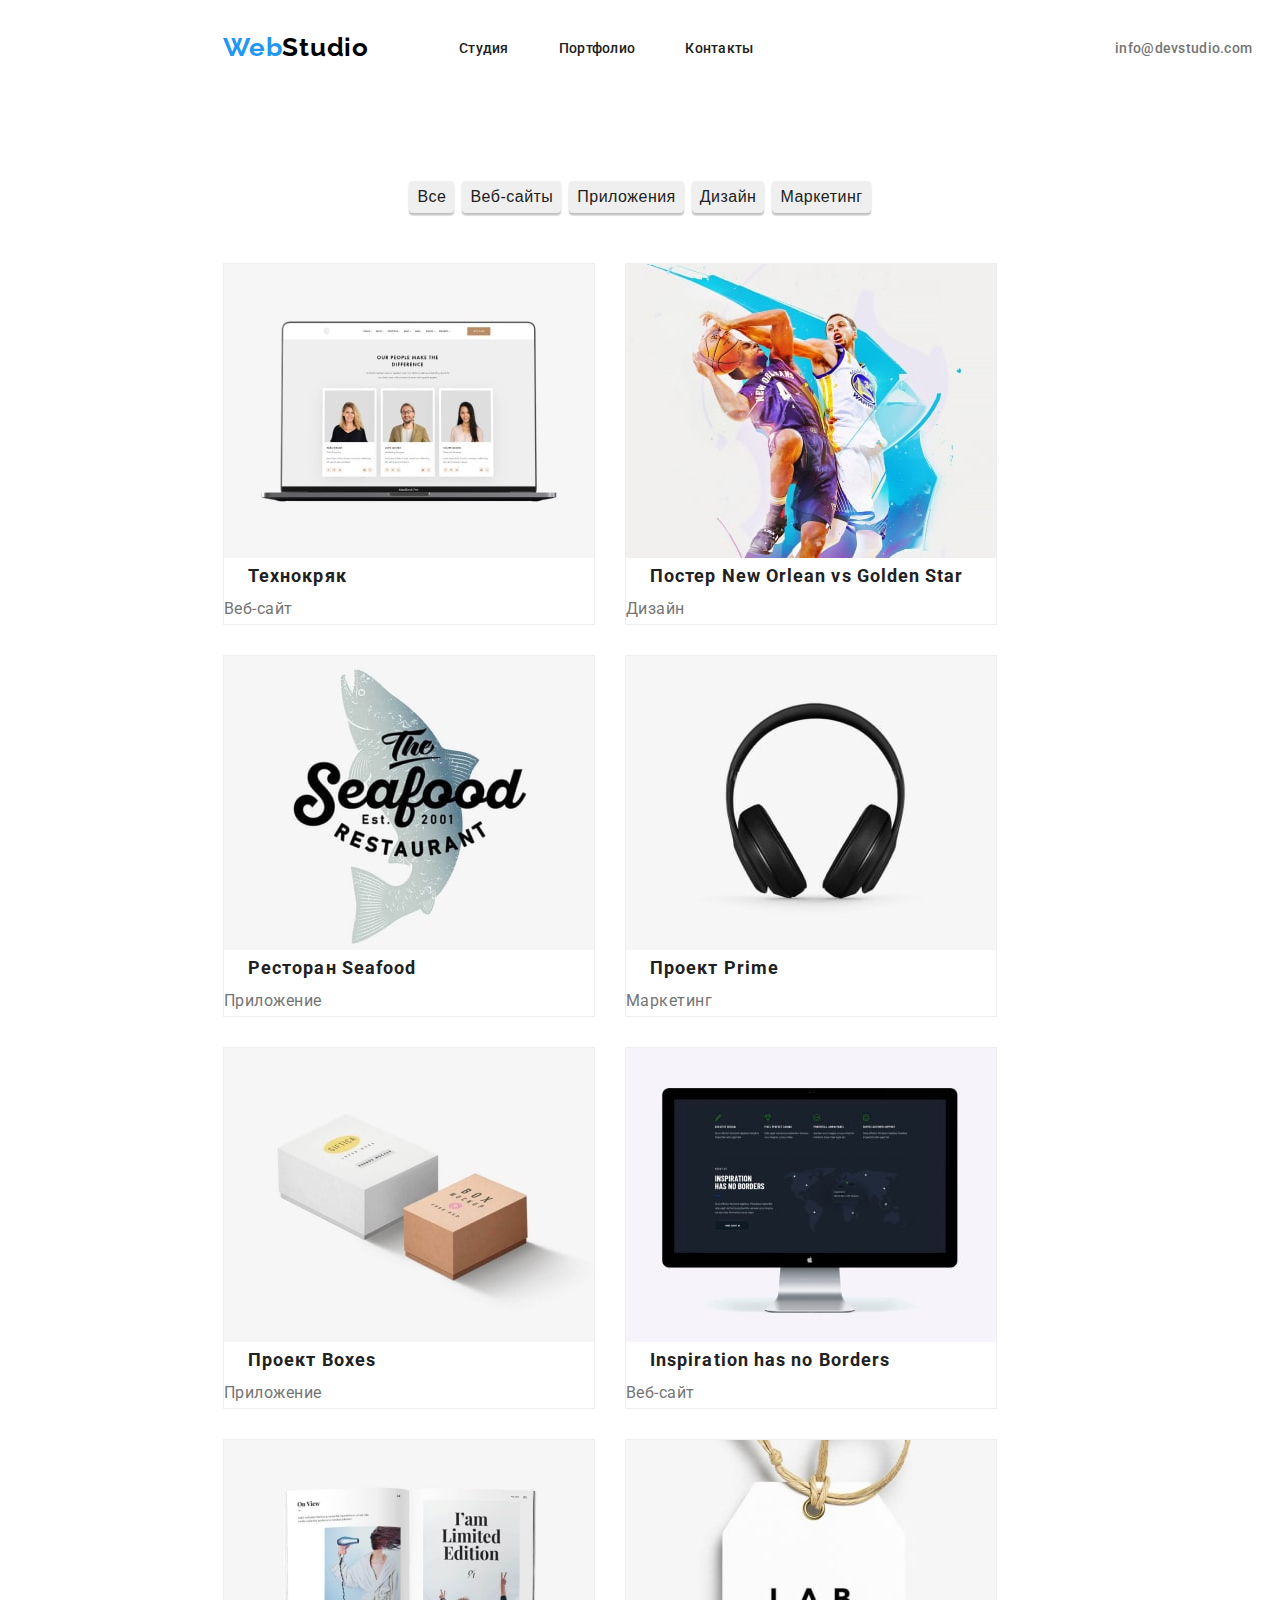
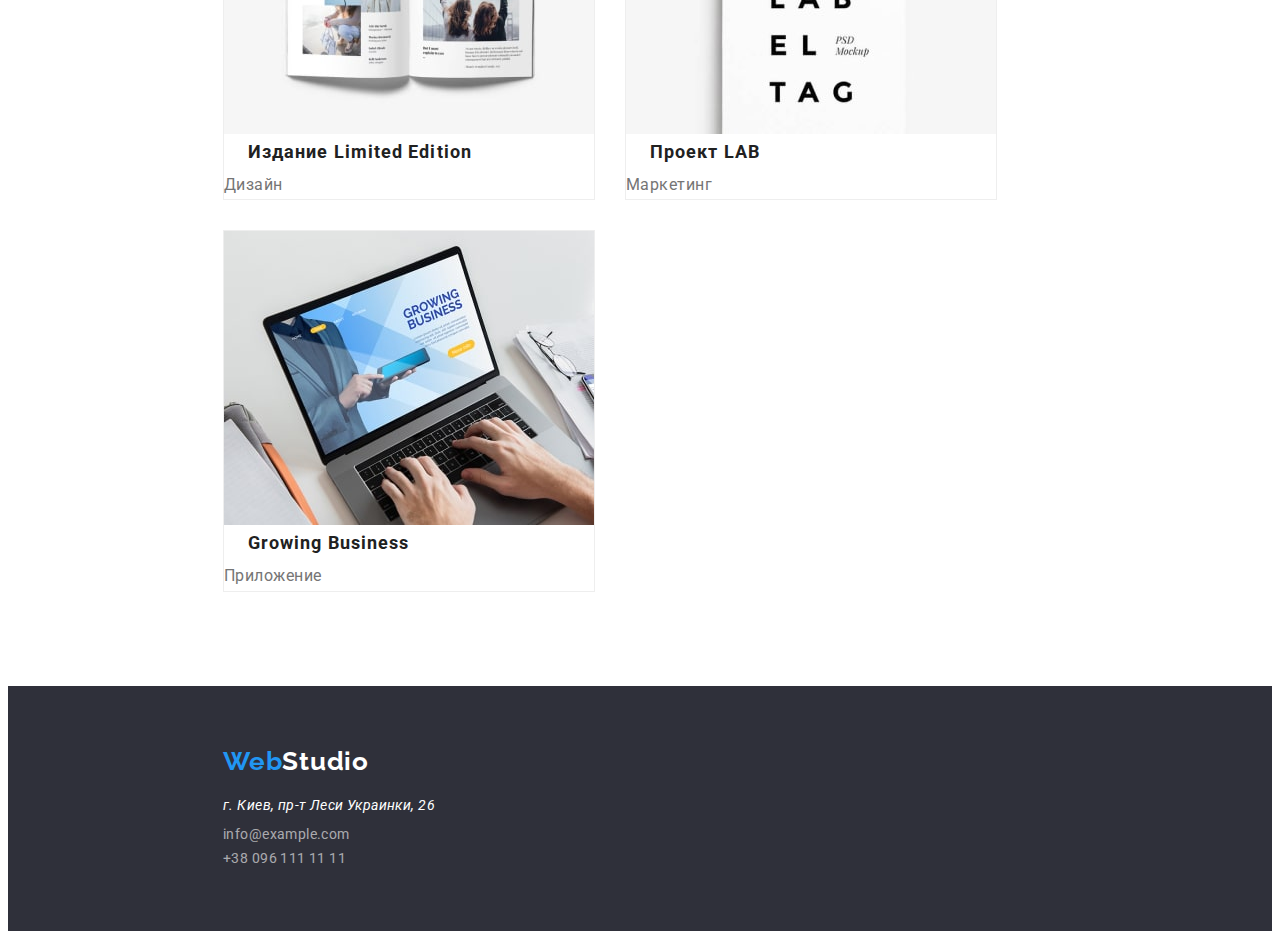
==== Портфолио.html @ 148be8d8 "homework3" ====
<!DOCTYPE html>
<html lang="ru">
  <head>
    <meta charset="UTF-8" />
    <meta http-equiv="X-UA-Compatible" content="IE=edge" />
    <meta name="viewport" content="width=device-width, initial-scale=1.0" />
    <title>Портфолио</title>
    <link rel="preconnect" href="https://fonts.googleapis.com" />
    <link rel="preconnect" href="https://fonts.gstatic.com" crossorigin />
    <link
      href="https://fonts.googleapis.com/css2?family=Raleway:wght@700&family=Roboto:wght@400;500;700;900&display=swap"
      rel="stylesheet"
    />
    <link
      href="https://fonts.googleapis.com/css2?family=Raleway:wght@700&family=Roboto:wght@400;500;700;900&display=swap"
      rel="stylesheet"
    />
    <link rel="stylesheet" href="./css/style.css" />
  </head>
  <body>
    <header class="header">
      <div class="container header-container secondary-section">
        <nav class="header-navigation">
          <a class="header-link-logo link" href="/">
            <span class="logo-header">Web</span>Studio
          </a>

          <ul class="header-list list">
            <li class="header-item">
              <a class="header-link link" href="/">Студия</a>
            </li>
            <li class="header-item">
              <a class="header-link link" href="./Портфолио.html">Портфолио</a>
            </li>
            <li class="header-item">
              <a class="header-link link" href="#">Контакты</a>
            </li>
          </ul>
        </nav>
        <div class="header-connect">
          <ul class="header-contacts list">
            <li class="header-contacts-connect">
              <a
                class="header-contacts-mail link"
                href="mailto:info@devstudio.com"
                >info@devstudio.com</a
              >
            </li>
            <li class="header-contacts-connect">
              <a class="header-contacts-tell link" href="tell:+380961111111"
                >+38 096 111 11 11</a
              >
            </li>
          </ul>
        </div>
      </div>
    </header>
    <main>
      <section class="portfolio">
        <div class="section main-section secondary-section">
          <h1 class="visually-hidden">Скрытый заголовок</h1>
          <ul class="portfolio-filter list">
            <li class="portfolio-filter-item">
              <button class="portfolio-filter-item-button" type="button">
                Все
              </button>
            </li>
            <li class="portfolio-filter-item">
              <button class="portfolio-filter-item-button" type="button">
                Веб-сайты
              </button>
            </li>
            <li class="portfolio-filter-item">
              <button class="portfolio-filter-item-button" type="button">
                Приложения
              </button>
            </li>
            <li class="portfolio-filter-item">
              <button class="portfolio-filter-item-button" type="button">
                Дизайн
              </button>
            </li>
            <li class="portfolio-filter-item">
              <button class="portfolio-filter-item-button" type="button">
                Маркетинг
              </button>
            </li>
          </ul>

          <ul class="portfolio-list list link">
            <li class="portfolio-list-item">
              <a class="portfolio-link link" href="">
                <img
                  src="./images-hw2/img-min.jpg "
                  alt="женщина, мужчина и женщина на экране ноутбука "
                />
                <h2 class="portfolio-head">Технокряк</h2>
                <p class="portfolio-text">Веб-сайт</p>
              </a>
            </li>
            <li class="portfolio-list-item">
              <a class="portfolio-link link" href=""
                ><img
                  src="./images-hw2/img-min1.jpg"
                  alt="два баскетболиста в пржыке боряться за мяч"
                  width="370"
                />
                <h2 class="portfolio-head">Постер New Orlean vs Golden Star</h2>
                <p class="portfolio-text">Дизайн</p>
              </a>
            </li>
            <li class="portfolio-list-item">
              <a class="portfolio-link link" href=""
                ><img
                  src="./images-hw2/img-min2.jpg"
                  alt="Логотип ресторана Seafood на котором изображена рыба "
                  width="370"
                />
                <h2 class="portfolio-head">Ресторан Seafood</h2>
                <p class="portfolio-text">Приложение</p>
              </a>
            </li>
            <li class="portfolio-list-item">
              <a class="portfolio-link link" href=""
                ><img
                  src="./images-hw2/img-min3.jpg"
                  alt="Черные наушники"
                  width="370"
                />
                <h2 class="portfolio-head">Проект Prime</h2>
                <p class="portfolio-text">Маркетинг</p>
              </a>
            </li>

            <li class="portfolio-list-item">
              <a class="portfolio-link link" href=""
                ><img
                  src="./images-hw2/img-min4.jpg"
                  alt="Бежевая и белая коробки"
                  width="370"
                />
                <h2 class="portfolio-head">Проект Boxes</h2>
                <p class="portfolio-text">Приложение</p>
              </a>
            </li>
            <li class="portfolio-list-item">
              <a class="portfolio-link link" href="">
                <img
                  src="./images-hw2/img-min5.jpg"
                  alt="Монитор компьютера Apple с изображением карты"
                  width="370"
                />
                <h2 class="portfolio-head">Inspiration has no Borders</h2>
                <p class="portfolio-text">Веб-сайт</p>
              </a>
            </li>
            <li class="portfolio-list-item">
              <a class="portfolio-link link" href=""
                ><img
                  src="./images-hw2/img-min6.jpg"
                  alt="открытый журнал"
                  width="370"
                />
                <h2 class="portfolio-head">Издание Limited Edition</h2>
                <p class="portfolio-text">Дизайн</p>
              </a>
            </li>
            <li class="portfolio-list-item">
              <a class="portfolio-link link" href=""
                ><img
                  src="./images-hw2/img-min7.jpg"
                  alt="бирка с надписью Label tag"
                  width="370"
                />
                <h2 class="portfolio-head">Проект LAB</h2>
                <p class="portfolio-text">Маркетинг</p>
              </a>
            </li>
            <li class="portfolio-list-item">
              <a class="portfolio-link link" href="/"
                ><img
                  src="./images-hw2/img-min8.jpg"
                  alt="человек с планшетом в руках на экране ноутбука"
                  width="370"
                />
                <h2 class="portfolio-head">Growing Business</h2>
                <p class="portfolio-text">Приложение</p>
              </a>
            </li>
          </ul>
        </div>
      </section>
    </main>
    <footer class="footer">
      <div class="container secondary-section">
        <a class="footer-link link" href="/">
          <span class="logo-footer">Web</span>Studio</a
        >
        <address class="footer-address">
          г. Киев, пр-т Леси Украинки, 26
        </address>
        <ul class="footer-list list">
          <li class="footer-contacts">
            <a class="footer-contacts-mail link" href="info@example.com"
              >info@example.com</a
            >
          </li>
          <li class="footer-contacts">
            <a class="footer-contacts-tell link" href="tell:+380961111111"
              >+38 096 111 11 11</a
            >
          </li>
        </ul>
      </div>
    </footer>
  </body>
</html>
---- css/style.css ----
/* основной цвет текста #212121*/
/* вторичный цвет текста  #757575 */
/* цвет лого #FFFFFF  #2196F3 */
/* цвет ховера #2196F3 */
:root {
  --primary-text-color: #212121;
  --title-text-color: #757575;
  --accent-color: #2196f3;
}
body {
  background-color: #ffffff;
  color: var(--title-text-color);
  font-family: Roboto;
}
.visually-hidden {
  position: absolute;
  white-space: nowrap;
  width: 1px;
  height: 1px;
  overflow: hidden;
  border: 0;
  padding: 0;
  clip: rect(0 0 0 0);
  clip-path: inset(50%);
  margin: -1px;
}
.link {
  text-decoration: none;
}
.list {
  list-style: none;
}
p,
h1,
h2,
h3,
h4,
h5,
h6 {
  margin: 0;
}
ul {
  margin: 0;
  padding: 0;
}
img {
  display: block;
  max-width: 100%;
  height: auto;
}
.container {
  width: 1200px;
  padding-left: 15px;
  padding-right: 15px;
  margin: 0 auto;
}
.main-section {
  padding-top: 94px;
  padding-bottom: 94px;
}
.secondary-section {
  padding-left: 215px;
  padding-right: 215px;
}
/* -----------------------------------------Header----------------------------------------- */

.header-list {
  display: flex;
}
.header-navigation {
  display: flex;
  align-items: center;
}
.header-container {
  display: flex;
  align-items: center;
  padding-top: 24px;
  padding-bottom: 24px;
}
.header-contacts {
  display: flex;
}
.header-connect {
  margin-left: auto;
}
.header-link-logo {
  margin-right: 90px;
}
.header-link-logo {
  font-family: Raleway;
  font-style: normal;
  font-weight: 700;
  font-size: 26px;
  line-height: 1.19;
  letter-spacing: 0.03em;
  color: #000000;
}
.logo-header {
  font-family: Raleway;
  font-style: normal;
  font-weight: 700;
  font-size: 26px;
  line-height: 1.19;
  letter-spacing: 0.03em;
  color: var(--accent-color);
}
.header-link {
  font-weight: 500;
  font-size: 14px;
  line-height: 1.14;
  letter-spacing: 0.02em;
  color: var(--primary-text-color);
}
.header-item:not(:last-child) {
  margin-right: 50px;
}

.header-link:hover,
.header-link:focus {
  font-weight: 500;
  font-size: 14px;
  line-height: 1.14px;
  letter-spacing: 0.02em;
  color: var(--accent-color);
}
.header-contacts-mail {
  font-weight: 500;
  font-size: 14px;
  line-height: 1.14px;
  letter-spacing: 0.02em;
  color: var(--title-text-color);
}
.header-contacts-connect:not(:last-child) {
  margin-right: 50px;
}
.header-contacts-mail:hover,
.header-contacts-mail:focus {
  width: 135px;
  height: 16px;
  left: 1078px;
  top: 32px;
  color: var(--accent-color);
}
.header-contacts-tell {
  font-weight: 500;
  font-size: 14px;
  line-height: 1.14;
  letter-spacing: 0.02em;
  color: var(--title-text-color);
}

.header-contacts-tell:hover,
.header-contacts-tell:focus {
  width: 135px;
  height: 16px;
  left: 1078px;
  top: 32px;
  color: var(--accent-color);
}
/* --------------------------------------------Hero-------------------- */
.hero {
  background: #2f303a;
  width: 1600px;
  min-height: 600px;
}
.hero-title {
  width: 695px;
  padding-left: 450px;
  padding-right: 450px;
  padding-top: 200px;
  margin-bottom: 30px;
}
.hero-title {
  font-weight: 900;
  font-size: 44px;
  line-height: 1.36;
  text-align: center;
  letter-spacing: 0.06em;
  text-transform: uppercase;
  color: #ffffff;
}
.hero-button {
  font-style: normal;
  font-weight: 700;
  font-size: 16px;
  line-height: 1.87;
  background: var(--accent-color);
  color: #ffffff;
  border-radius: 4px;
  padding: 10px 32px;
  position: absolute;
  width: 200px;
  height: 50px;
  left: 700px;
  top: 430px;
}

.hero-button:hover {
  color: var(--primary-text-color);
}
/* --------------------------------------------Assents-------------------- */
.assets-list {
  display: flex;
}
.assets-items:not(:last-child) {
  margin-right: 30px;
}
.assets-head,
.assets-text {
  width: 270px;
}
.assets-head {
  margin-bottom: 10px;
}
.assets-head {
  font-weight: 700;
  font-size: 14px;
  line-height: 1.14;
  letter-spacing: 0.03em;
  text-transform: uppercase;
  color: var(--primary-text-color);
}
.assets-text {
  font-weight: 40;
  font-size: 14px;
  line-height: 1.71;
  letter-spacing: 0.03em;
  color: var(--title-text-color);
}
/* --------------------------------------------Doing-------------------- */

.doing-head {
  text-align: center;
  margin-bottom: 42px;
}
.doing-list {
  display: flex;
  flex-wrap: wrap;
  margin-right: -30px;
}
.doing-items {
  flex-basis: calc((100%-4 * 30px) / 4);
  margin-right: 30px;
}
.doing-head {
  font-weight: 700;
  font-size: 36px;
  line-height: 1.16;
  letter-spacing: 0.03em;
  color: var(--primary-text-color);
}
/* --------------------------------------------Our team-------------------- */
.team-main-head {
  text-align: center;
  margin-bottom: 50px;
}
.team-second-head {
  margin-bottom: 10px;
  margin-top: 30px;
  text-align: center;
}
.team-list {
  display: flex;
  flex-wrap: wrap;
  margin-right: -30px;
}
.team-items {
  flex-basis: calc((100%-5 * 30px) / 5);
  margin-right: 30px;
  background: #ffffff;
  box-shadow: 0px 1px 3px rgba(0, 0, 0, 0.12), 0px 1px 1px rgba(0, 0, 0, 0.14),
    0px 2px 1px rgba(0, 0, 0, 0.2);
  border-radius: 0px 0px 4px 4px;
}
.team-text {
  padding-bottom: 30px;
  text-align: center;
}

.team-main-head {
  font-weight: 700;
  font-size: 36px;
  line-height: 1.16;
  letter-spacing: 0.03em;
  color: var(--primary-text-color);
}
.team-second-head {
  font-weight: 500;
  font-size: 16px;
  line-height: 1.18;
  letter-spacing: 0.03em;
  color: var(--primary-text-color);
}
.team-text {
  font-size: 16px;
  line-height: 1.18;
  letter-spacing: 0.03em;
  color: var(--title-text-color);
}
/* --------------------------------------------Footer-------------------- */
.footer {
  background-color: #2f303a;
}
.logo-footer {
  display: inline-block;
  padding-top: 60px;
  margin-bottom: 20px;
}
.footer-list {
  padding-bottom: 60px;
}
.footer-address {
  margin-bottom: 9px;
}
.footer-contacts-mail {
  margin-bottom: 9px;
}
.footer-link {
  font-family: Raleway;
  font-style: normal;
  font-weight: 700;
  font-size: 26px;
  line-height: 1.19;
  letter-spacing: 0.03em;
  color: #ffffff;
}
.logo-footer {
  font-family: Raleway;
  font-style: normal;
  font-weight: 700;
  font-size: 26px;
  line-height: 1.19;
  letter-spacing: 0.03em;
  color: var(--accent-color);
}
.footer-address {
  font-size: 14px;
  line-height: 1.17;
  letter-spacing: 0.03em;
  color: #ffffff;
}
.footer-contacts-mail {
  font-size: 14px;
  line-height: 1.71;
  letter-spacing: 0.03em;
  color: rgba(255, 255, 255, 0.6);
}
.footer-contacts-tell {
  font-size: 14px;
  line-height: 1.71;
  letter-spacing: 0.03em;
  color: rgba(255, 255, 255, 0.6);
}
.footer-contacts-mail:hover,
.footer-contacts-mail :focus {
  color: var(--accent-color);
}
.footer-contacts-tell:hover,
.footer-contacts-tell :focus {
  color: var(--accent-color);
}
/* --------------------------------------------Portfolio-------------------- */

.portfolio-filter {
  display: flex;

  padding-bottom: 50px;
  justify-content: center;
}
.portfolio-filter-item:not(:last-child) {
  margin-right: 8px;
}
.portfolio-filter-item-button {
  box-shadow: 0px 3px 1px rgba(0, 0, 0, 0.1), 0px 1px 2px rgba(0, 0, 0, 0.08),
    0px 2px 2px rgba(0, 0, 0, 0.12);
  border-radius: 4px;
  border-color: transparent;
}
.portfolio-filter-item-button {
  font-style: normal;
  font-weight: 500;
  font-size: 16px;
  line-height: 1.62;
  letter-spacing: 0.03em;
  color: var(--primary-text-color);
}
.portfolio-filter-item-button:hover,
.portfolio-filter-item-button:focus {
  color: #ffffff;
  background-color: var(--accent-color);
}

.portfolio-list-item {
  background: #ffffff;
  border: 1px solid #eeeeee;
  box-sizing: border-box;
}
.portfolio-list {
  display: flex;
  flex-wrap: wrap;
  margin-right: -30px;
  margin-bottom: -30px;
}
.portfolio-list-item {
  flex-basis: calc((100%-4 * 30px) / 4);
  margin-right: 30px;
  margin-bottom: 30px;
}
.portfolio-head {
  padding-left: 24px;
  padding-right: 24px;
}
.portfolio-head {
  font-weight: 700;
  font-size: 18px;
  line-height: 2;
  letter-spacing: 0.06em;
  color: var(--primary-text-color);
}
.portfolio-text {
  font-weight: 400;
  font-size: 16px;
  line-height: 1.87;
  letter-spacing: 0.03em;
  color: var(--title-text-color);
}
.portfolio-link:hover,
.portfolio-link:focus {
  color: var(--accent-color);
  background-color: var(--accent-color);
}
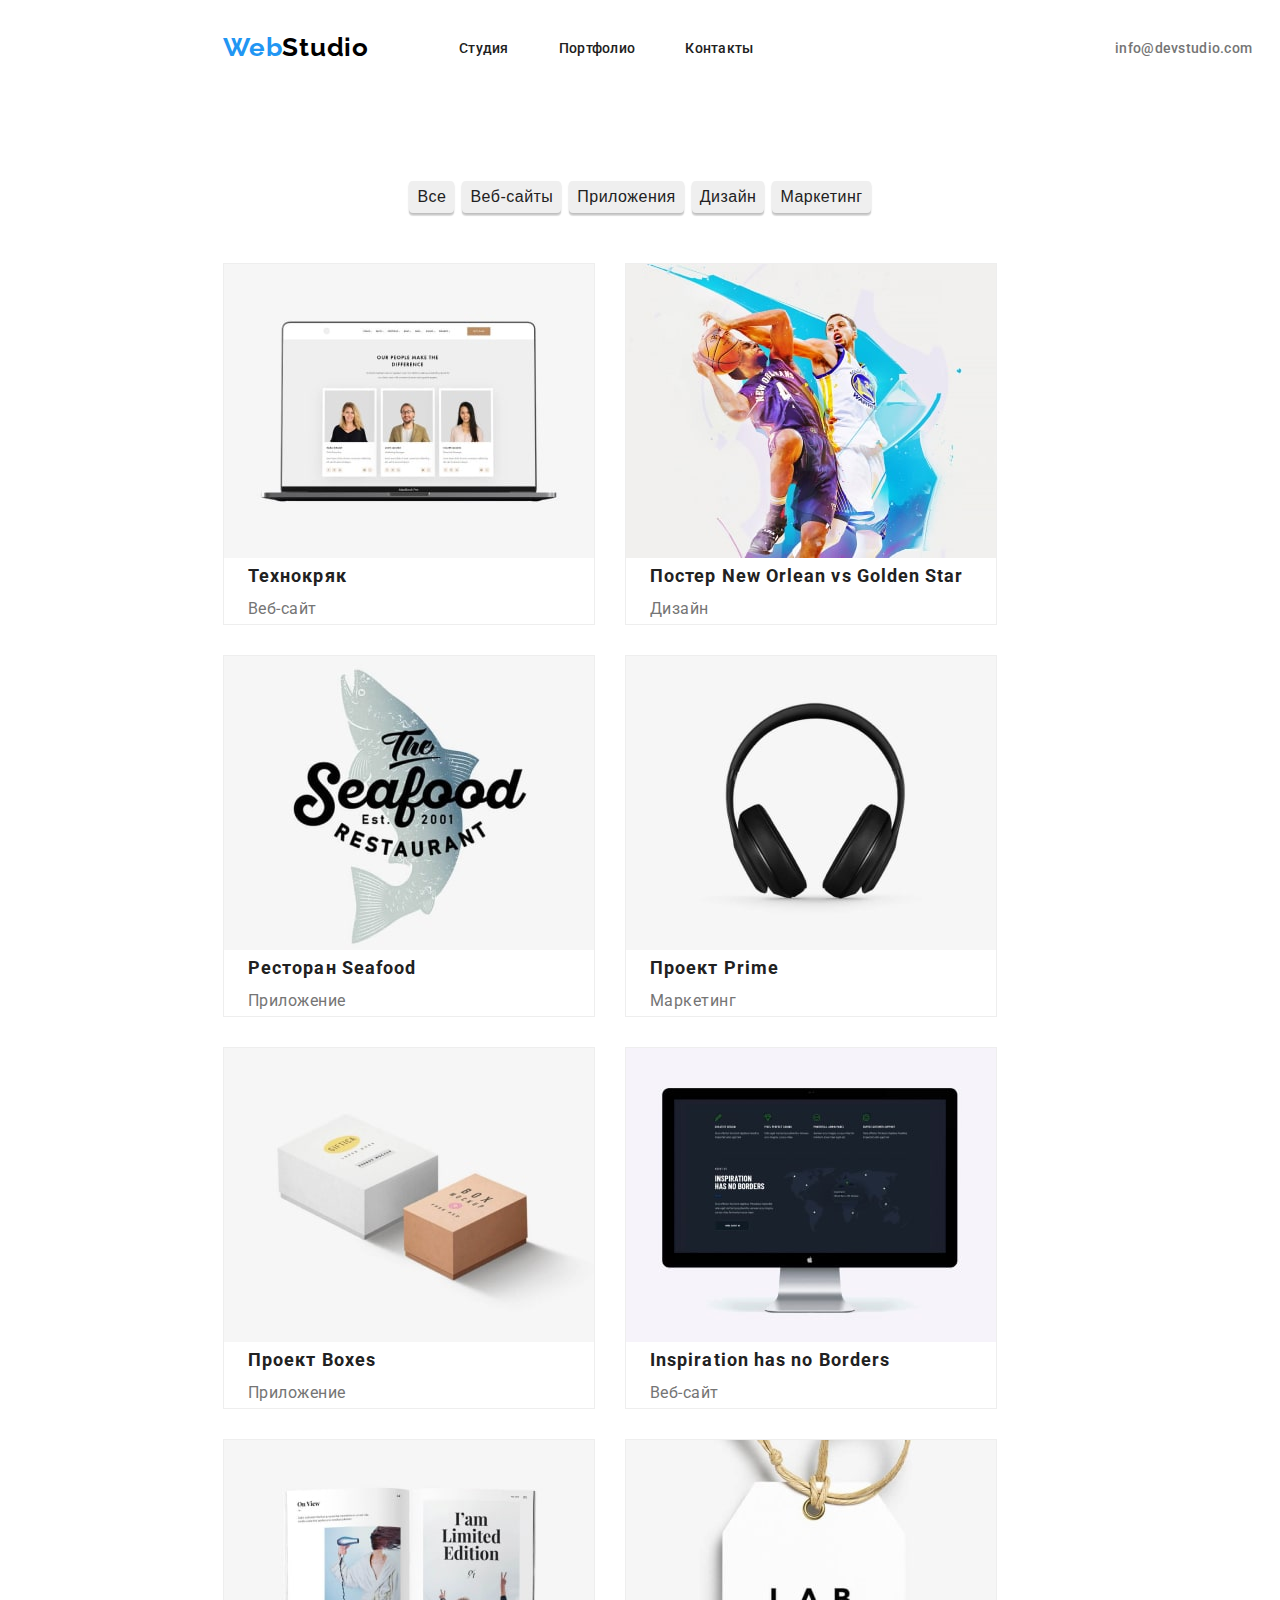
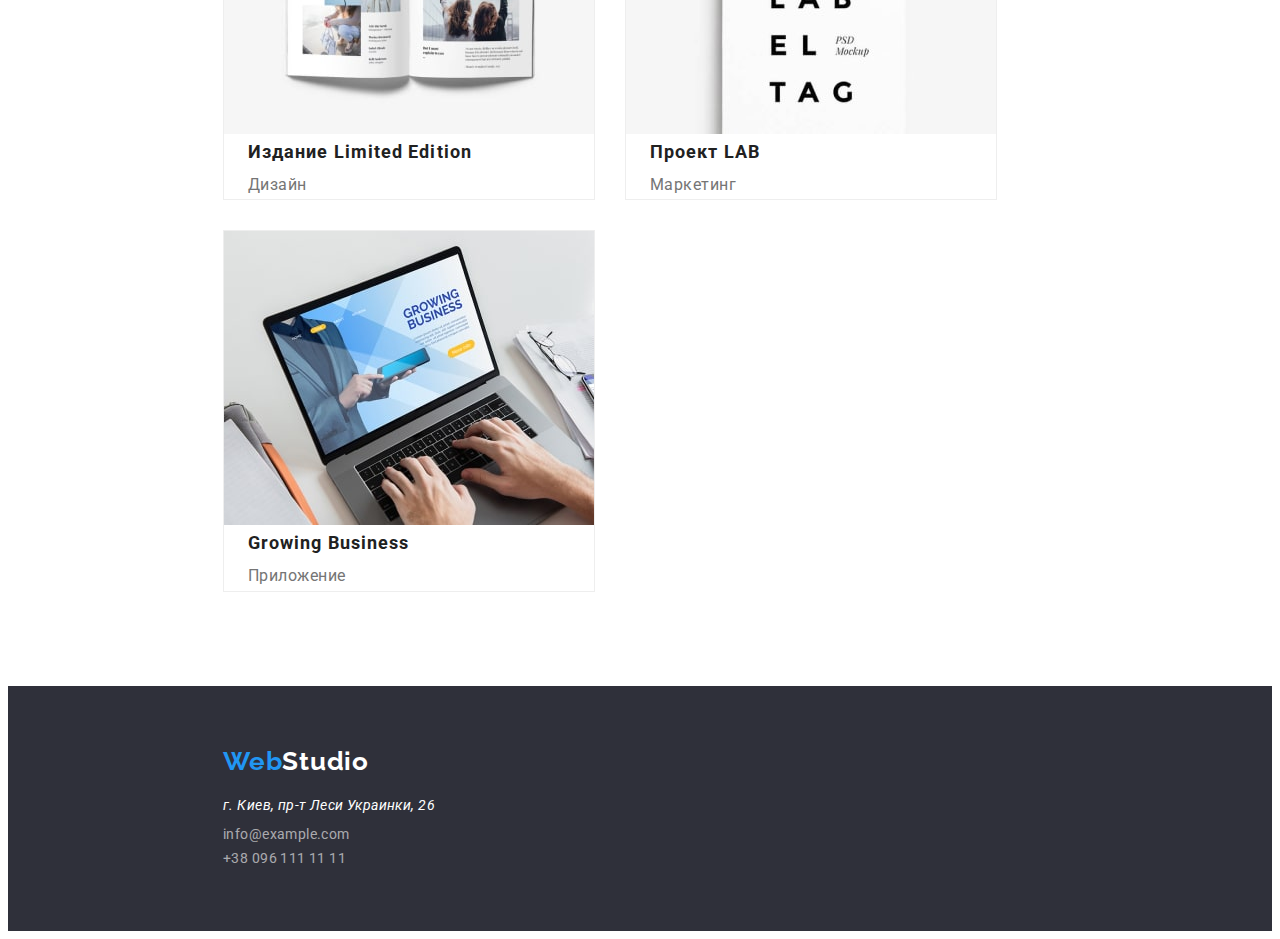
==== commit c6c7df93: "hw3" ====
--- a/Портфолио.html
+++ b/Портфолио.html
@@ -93,6 +93,7 @@
                 <img
                   src="./images-hw2/img-min.jpg "
                   alt="женщина, мужчина и женщина на экране ноутбука "
+                  width="370"
                 />
                 <h2 class="portfolio-head">Технокряк</h2>
                 <p class="portfolio-text">Веб-сайт</p>
--- a/css/style.css
+++ b/css/style.css
@@ -46,7 +46,6 @@
 img {
   display: block;
   max-width: 100%;
-  height: auto;
 }
 .container {
   width: 1200px;
@@ -410,6 +409,10 @@
   padding-left: 24px;
   padding-right: 24px;
 }
+.portfolio-text {
+  padding-left: 24px;
+  padding-right: 24px;
+}
 .portfolio-head {
   font-weight: 700;
   font-size: 18px;
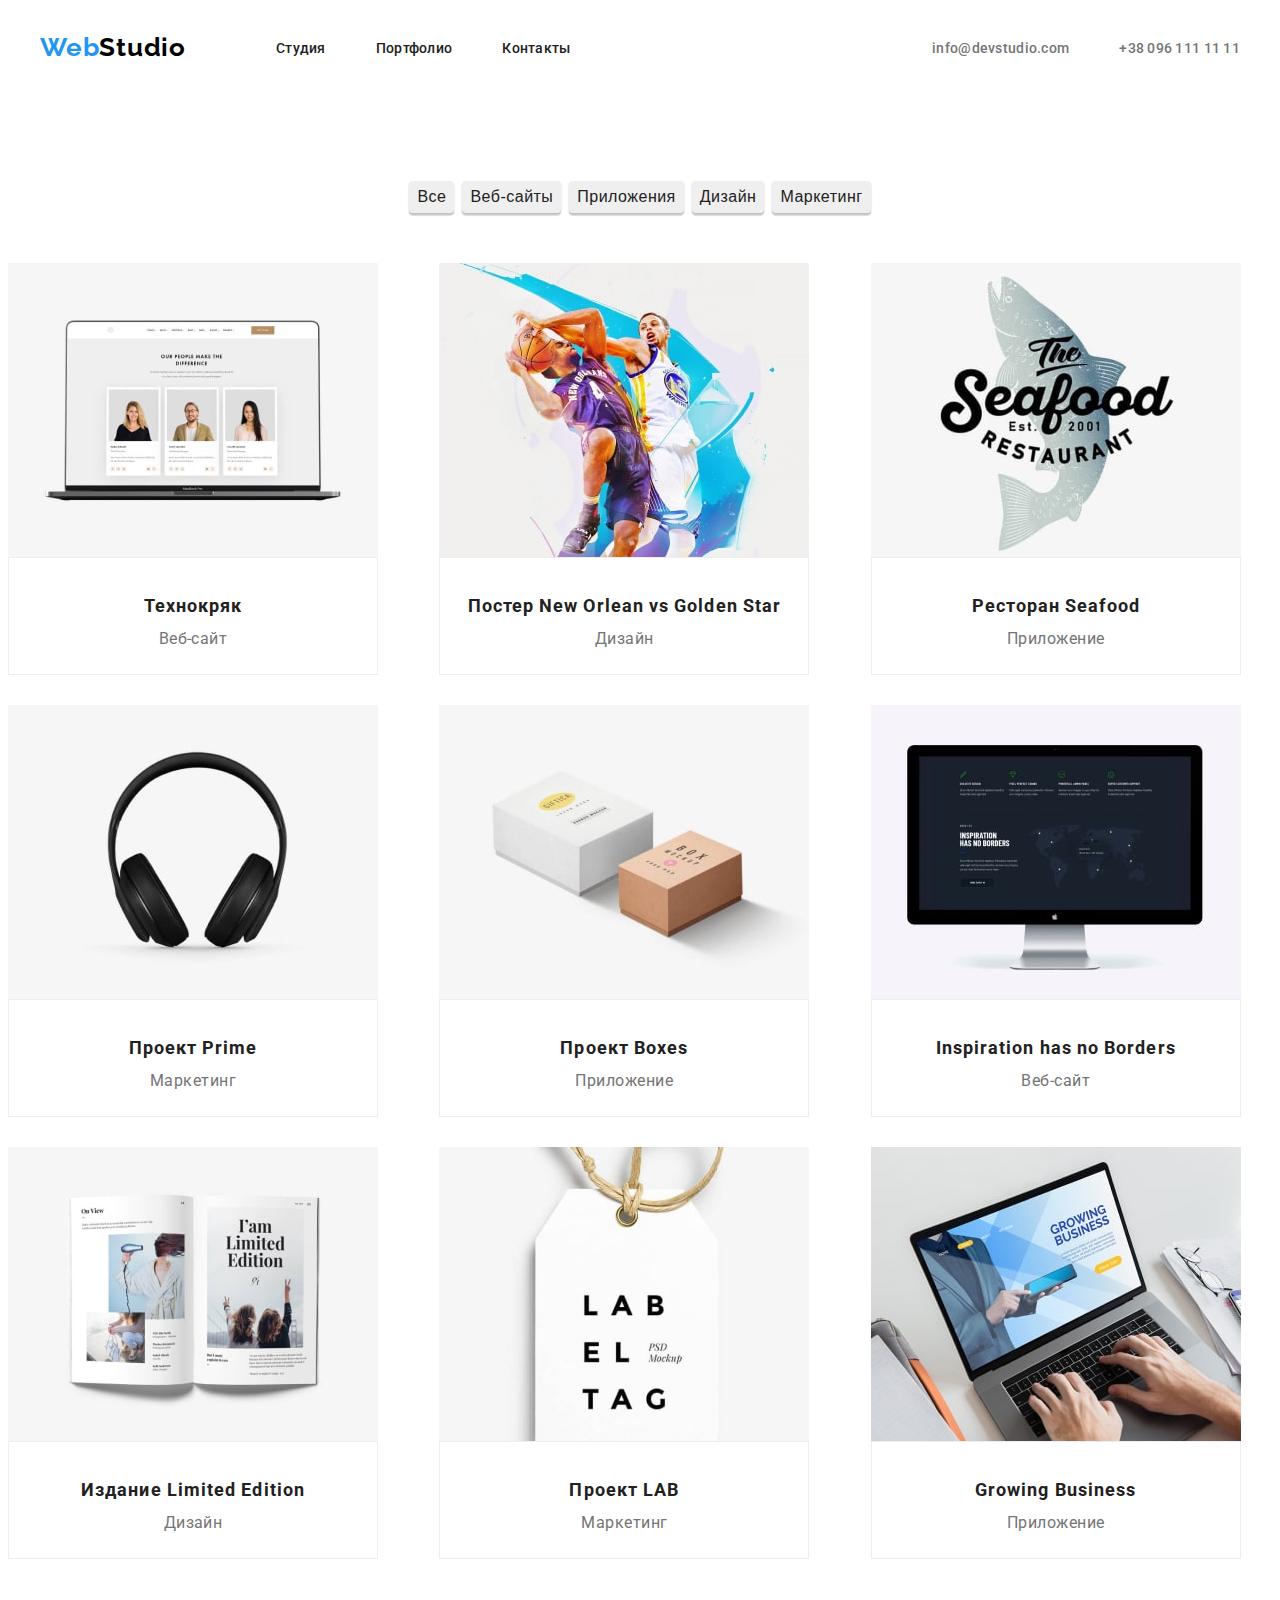
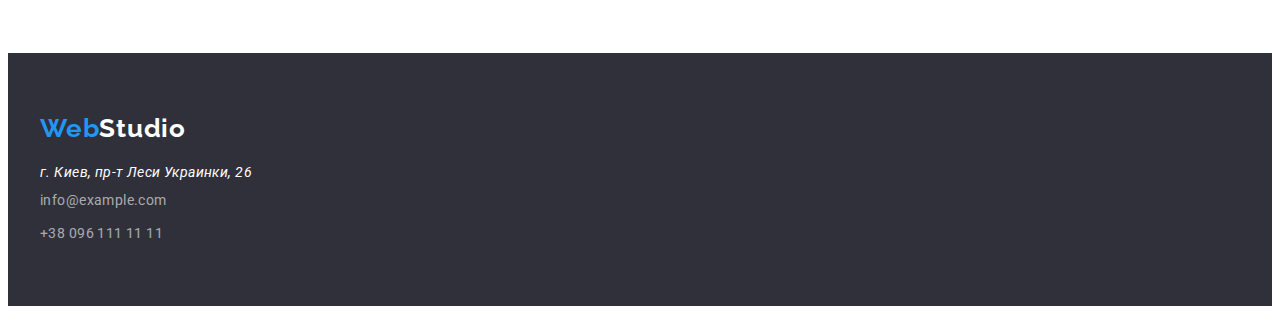
==== commit e01a0214: "home work 3 reset" ====
--- a/Портфолио.html
+++ b/Портфолио.html
@@ -19,7 +19,7 @@
   </head>
   <body>
     <header class="header">
-      <div class="container header-container secondary-section">
+      <div class="container header-container">
         <nav class="header-navigation">
           <a class="header-link-logo link" href="/">
             <span class="logo-header">Web</span>Studio
@@ -37,27 +37,26 @@
             </li>
           </ul>
         </nav>
-        <div class="header-connect">
-          <ul class="header-contacts list">
-            <li class="header-contacts-connect">
-              <a
-                class="header-contacts-mail link"
-                href="mailto:info@devstudio.com"
-                >info@devstudio.com</a
-              >
-            </li>
-            <li class="header-contacts-connect">
-              <a class="header-contacts-tell link" href="tell:+380961111111"
-                >+38 096 111 11 11</a
-              >
-            </li>
-          </ul>
-        </div>
+
+        <ul class="header-contacts list">
+          <li class="header-contacts-connect">
+            <a
+              class="header-contacts-mail link"
+              href="mailto:info@devstudio.com"
+              >info@devstudio.com</a
+            >
+          </li>
+          <li class="header-contacts-connect">
+            <a class="header-contacts-tell link" href="tell:+380961111111"
+              >+38 096 111 11 11</a
+            >
+          </li>
+        </ul>
       </div>
     </header>
     <main>
       <section class="portfolio">
-        <div class="section main-section secondary-section">
+        <div class="section main-section">
           <h1 class="visually-hidden">Скрытый заголовок</h1>
           <ul class="portfolio-filter list">
             <li class="portfolio-filter-item">
@@ -95,8 +94,10 @@
                   alt="женщина, мужчина и женщина на экране ноутбука "
                   width="370"
                 />
-                <h2 class="portfolio-head">Технокряк</h2>
-                <p class="portfolio-text">Веб-сайт</p>
+                <div class="portfolio-heading">
+                  <h2 class="portfolio-head">Технокряк</h2>
+                  <p class="portfolio-text">Веб-сайт</p>
+                </div>
               </a>
             </li>
             <li class="portfolio-list-item">
@@ -106,8 +107,12 @@
                   alt="два баскетболиста в пржыке боряться за мяч"
                   width="370"
                 />
-                <h2 class="portfolio-head">Постер New Orlean vs Golden Star</h2>
-                <p class="portfolio-text">Дизайн</p>
+                <div class="portfolio-heading">
+                  <h2 class="portfolio-head">
+                    Постер New Orlean vs Golden Star
+                  </h2>
+                  <p class="portfolio-text">Дизайн</p>
+                </div>
               </a>
             </li>
             <li class="portfolio-list-item">
@@ -117,8 +122,10 @@
                   alt="Логотип ресторана Seafood на котором изображена рыба "
                   width="370"
                 />
-                <h2 class="portfolio-head">Ресторан Seafood</h2>
-                <p class="portfolio-text">Приложение</p>
+                <div class="portfolio-heading">
+                  <h2 class="portfolio-head">Ресторан Seafood</h2>
+                  <p class="portfolio-text">Приложение</p>
+                </div>
               </a>
             </li>
             <li class="portfolio-list-item">
@@ -128,8 +135,10 @@
                   alt="Черные наушники"
                   width="370"
                 />
-                <h2 class="portfolio-head">Проект Prime</h2>
-                <p class="portfolio-text">Маркетинг</p>
+                <div class="portfolio-heading">
+                  <h2 class="portfolio-head">Проект Prime</h2>
+                  <p class="portfolio-text">Маркетинг</p>
+                </div>
               </a>
             </li>
 
@@ -140,8 +149,10 @@
                   alt="Бежевая и белая коробки"
                   width="370"
                 />
-                <h2 class="portfolio-head">Проект Boxes</h2>
-                <p class="portfolio-text">Приложение</p>
+                <div class="portfolio-heading">
+                  <h2 class="portfolio-head">Проект Boxes</h2>
+                  <p class="portfolio-text">Приложение</p>
+                </div>
               </a>
             </li>
             <li class="portfolio-list-item">
@@ -151,8 +162,10 @@
                   alt="Монитор компьютера Apple с изображением карты"
                   width="370"
                 />
-                <h2 class="portfolio-head">Inspiration has no Borders</h2>
-                <p class="portfolio-text">Веб-сайт</p>
+                <div class="portfolio-heading">
+                  <h2 class="portfolio-head">Inspiration has no Borders</h2>
+                  <p class="portfolio-text">Веб-сайт</p>
+                </div>
               </a>
             </li>
             <li class="portfolio-list-item">
@@ -162,8 +175,10 @@
                   alt="открытый журнал"
                   width="370"
                 />
-                <h2 class="portfolio-head">Издание Limited Edition</h2>
-                <p class="portfolio-text">Дизайн</p>
+                <div class="portfolio-heading">
+                  <h2 class="portfolio-head">Издание Limited Edition</h2>
+                  <p class="portfolio-text">Дизайн</p>
+                </div>
               </a>
             </li>
             <li class="portfolio-list-item">
@@ -173,8 +188,10 @@
                   alt="бирка с надписью Label tag"
                   width="370"
                 />
-                <h2 class="portfolio-head">Проект LAB</h2>
-                <p class="portfolio-text">Маркетинг</p>
+                <div class="portfolio-heading">
+                  <h2 class="portfolio-head">Проект LAB</h2>
+                  <p class="portfolio-text">Маркетинг</p>
+                </div>
               </a>
             </li>
             <li class="portfolio-list-item">
@@ -184,8 +201,10 @@
                   alt="человек с планшетом в руках на экране ноутбука"
                   width="370"
                 />
-                <h2 class="portfolio-head">Growing Business</h2>
-                <p class="portfolio-text">Приложение</p>
+                <div class="portfolio-heading">
+                  <h2 class="portfolio-head">Growing Business</h2>
+                  <p class="portfolio-text">Приложение</p>
+                </div>
               </a>
             </li>
           </ul>
--- a/css/style.css
+++ b/css/style.css
@@ -45,7 +45,6 @@
 }
 img {
   display: block;
-  max-width: 100%;
 }
 .container {
   width: 1200px;
@@ -57,10 +56,6 @@
   padding-top: 94px;
   padding-bottom: 94px;
 }
-.secondary-section {
-  padding-left: 215px;
-  padding-right: 215px;
-}
 /* -----------------------------------------Header----------------------------------------- */
 
 .header-list {
@@ -73,17 +68,19 @@
 .header-container {
   display: flex;
   align-items: center;
+}
+.header-contacts {
+  display: flex;
+}
+.header-contacts {
+  margin-left: auto;
+}
+.header-link-logo {
+  margin-right: 90px;
+}
+.header {
   padding-top: 24px;
   padding-bottom: 24px;
-}
-.header-contacts {
-  display: flex;
-}
-.header-connect {
-  margin-left: auto;
-}
-.header-link-logo {
-  margin-right: 90px;
 }
 .header-link-logo {
   font-family: Raleway;
@@ -159,14 +156,15 @@
 /* --------------------------------------------Hero-------------------- */
 .hero {
   background: #2f303a;
-  width: 1600px;
-  min-height: 600px;
+  max-width: 1600px;
+  padding-top: 200px;
+  padding-bottom: 200px;
+  text-align: center;
 }
 .hero-title {
   width: 695px;
-  padding-left: 450px;
-  padding-right: 450px;
-  padding-top: 200px;
+  margin: 0 auto;
+
   margin-bottom: 30px;
 }
 .hero-title {
@@ -187,11 +185,6 @@
   color: #ffffff;
   border-radius: 4px;
   padding: 10px 32px;
-  position: absolute;
-  width: 200px;
-  height: 50px;
-  left: 700px;
-  top: 430px;
 }
 
 .hero-button:hover {
@@ -204,10 +197,10 @@
 .assets-items:not(:last-child) {
   margin-right: 30px;
 }
-.assets-head,
-.assets-text {
+.assets-items {
   width: 270px;
 }
+
 .assets-head {
   margin-bottom: 10px;
 }
@@ -235,10 +228,11 @@
 .doing-list {
   display: flex;
   flex-wrap: wrap;
-  margin-right: -30px;
 }
 .doing-items {
-  flex-basis: calc((100%-4 * 30px) / 4);
+  flex-basis: calc(100% / 3 - 30px);
+}
+.doing-items:not(:last-child) {
   margin-right: 30px;
 }
 .doing-head {
@@ -255,22 +249,25 @@
 }
 .team-second-head {
   margin-bottom: 10px;
-  margin-top: 30px;
-  text-align: center;
 }
 .team-list {
   display: flex;
   flex-wrap: wrap;
-  margin-right: -30px;
+}
+.team-heading {
+  text-align: center;
+  padding-top: 30px;
 }
 .team-items {
-  flex-basis: calc((100%-5 * 30px) / 5);
-  margin-right: 30px;
+  flex-basis: calc(100% / 4 - 30px);
   background: #ffffff;
   box-shadow: 0px 1px 3px rgba(0, 0, 0, 0.12), 0px 1px 1px rgba(0, 0, 0, 0.14),
     0px 2px 1px rgba(0, 0, 0, 0.2);
   border-radius: 0px 0px 4px 4px;
 }
+.team-items:not(:last-child) {
+  margin-right: 30px;
+}
 .team-text {
   padding-bottom: 30px;
   text-align: center;
@@ -299,19 +296,18 @@
 /* --------------------------------------------Footer-------------------- */
 .footer {
   background-color: #2f303a;
-}
-.logo-footer {
-  display: inline-block;
+  padding-bottom: 60px;
   padding-top: 60px;
+}
+.footer-link {
+  display: block;
   margin-bottom: 20px;
 }
-.footer-list {
-  padding-bottom: 60px;
-}
+
 .footer-address {
   margin-bottom: 9px;
 }
-.footer-contacts-mail {
+.footer-contacts:not(:last-child) {
   margin-bottom: 9px;
 }
 .footer-link {
@@ -389,11 +385,18 @@
   background-color: var(--accent-color);
 }
 
-.portfolio-list-item {
+.portfolio-heading {
   background: #ffffff;
   border: 1px solid #eeeeee;
   box-sizing: border-box;
-}
+  width: 370px;
+}
+.portfolio-heading {
+  text-align: center;
+  padding-top: 30px;
+  padding-bottom: 20px;
+}
+
 .portfolio-list {
   display: flex;
   flex-wrap: wrap;
@@ -401,18 +404,11 @@
   margin-bottom: -30px;
 }
 .portfolio-list-item {
-  flex-basis: calc((100%-4 * 30px) / 4);
+  flex-basis: calc(100% / 3 - 30px);
   margin-right: 30px;
   margin-bottom: 30px;
 }
-.portfolio-head {
-  padding-left: 24px;
-  padding-right: 24px;
-}
-.portfolio-text {
-  padding-left: 24px;
-  padding-right: 24px;
-}
+
 .portfolio-head {
   font-weight: 700;
   font-size: 18px;
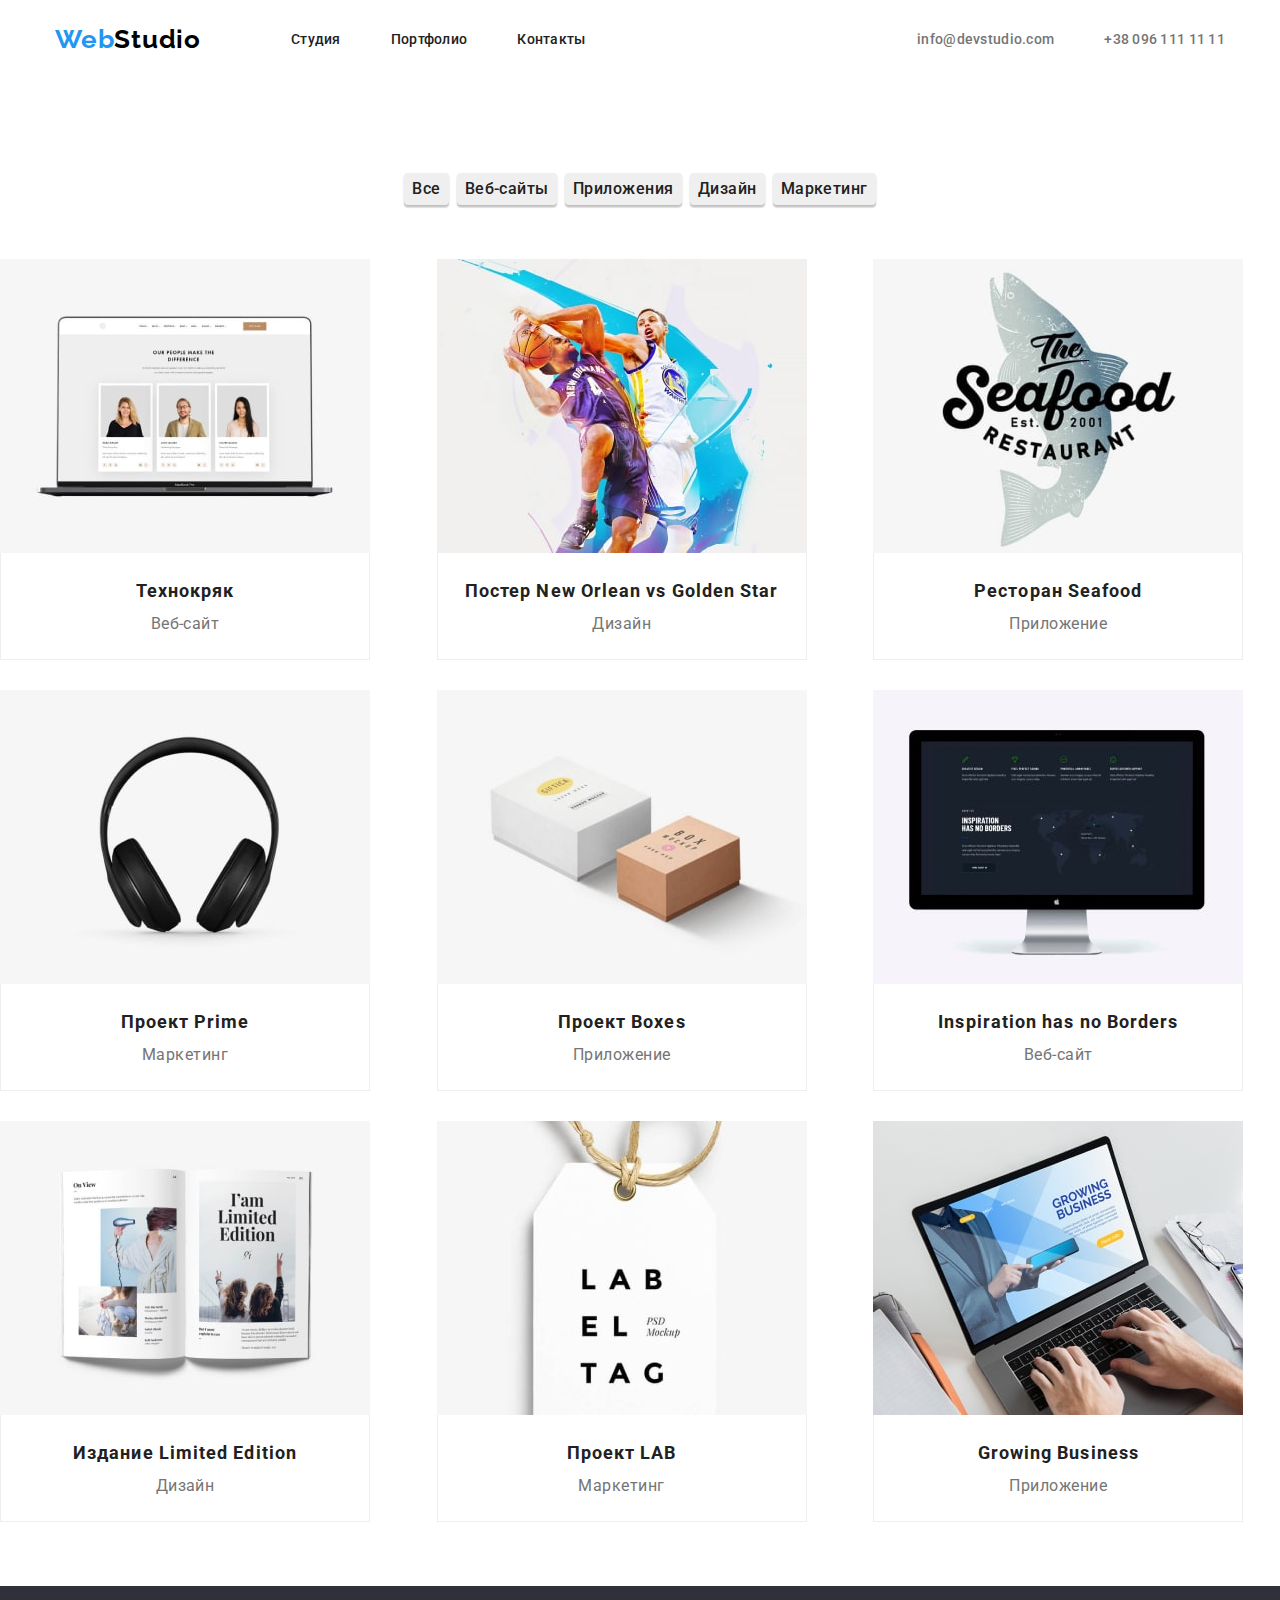
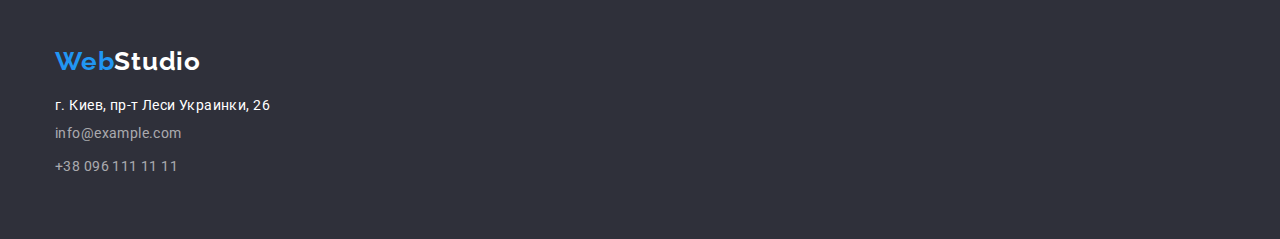
==== commit a0d4d905: "home work 3 final version" ====
--- a/Портфолио.html
+++ b/Портфолио.html
@@ -15,6 +15,10 @@
       href="https://fonts.googleapis.com/css2?family=Raleway:wght@700&family=Roboto:wght@400;500;700;900&display=swap"
       rel="stylesheet"
     />
+    <link
+      rel="stylesheet"
+      href="https://cdnjs.cloudflare.com/ajax/libs/modern-normalize/1.0.0/modern-normalize.min.css"
+    />
     <link rel="stylesheet" href="./css/style.css" />
   </head>
   <body>
@@ -55,8 +59,8 @@
       </div>
     </header>
     <main>
-      <section class="portfolio">
-        <div class="section main-section">
+      <section class="portfolio main-section">
+        <div class="section">
           <h1 class="visually-hidden">Скрытый заголовок</h1>
           <ul class="portfolio-filter list">
             <li class="portfolio-filter-item">
--- a/css/style.css
+++ b/css/style.css
@@ -220,7 +220,9 @@
   color: var(--title-text-color);
 }
 /* --------------------------------------------Doing-------------------- */
-
+.doing {
+  padding-bottom: 94px;
+}
 .doing-head {
   text-align: center;
   margin-bottom: 42px;
@@ -257,6 +259,7 @@
 .team-heading {
   text-align: center;
   padding-top: 30px;
+  padding-bottom: 30px;
 }
 .team-items {
   flex-basis: calc(100% / 4 - 30px);
@@ -268,10 +271,6 @@
 .team-items:not(:last-child) {
   margin-right: 30px;
 }
-.team-text {
-  padding-bottom: 30px;
-  text-align: center;
-}
 
 .team-main-head {
   font-weight: 700;
@@ -333,6 +332,7 @@
   line-height: 1.17;
   letter-spacing: 0.03em;
   color: #ffffff;
+  font-style: normal;
 }
 .footer-contacts-mail {
   font-size: 14px;
@@ -358,8 +358,7 @@
 
 .portfolio-filter {
   display: flex;
-
-  padding-bottom: 50px;
+  margin-bottom: 54px;
   justify-content: center;
 }
 .portfolio-filter-item:not(:last-child) {
@@ -390,11 +389,14 @@
   border: 1px solid #eeeeee;
   box-sizing: border-box;
   width: 370px;
+  border-top: none;
 }
 .portfolio-heading {
   text-align: center;
-  padding-top: 30px;
+  padding-top: 20px;
   padding-bottom: 20px;
+  padding-left: 24px;
+  padding-right: 24px;
 }
 
 .portfolio-list {
@@ -408,7 +410,9 @@
   margin-right: 30px;
   margin-bottom: 30px;
 }
-
+.portfolio-list-item:nth-child(n + 7) {
+  margin-bottom: 0;
+}
 .portfolio-head {
   font-weight: 700;
   font-size: 18px;
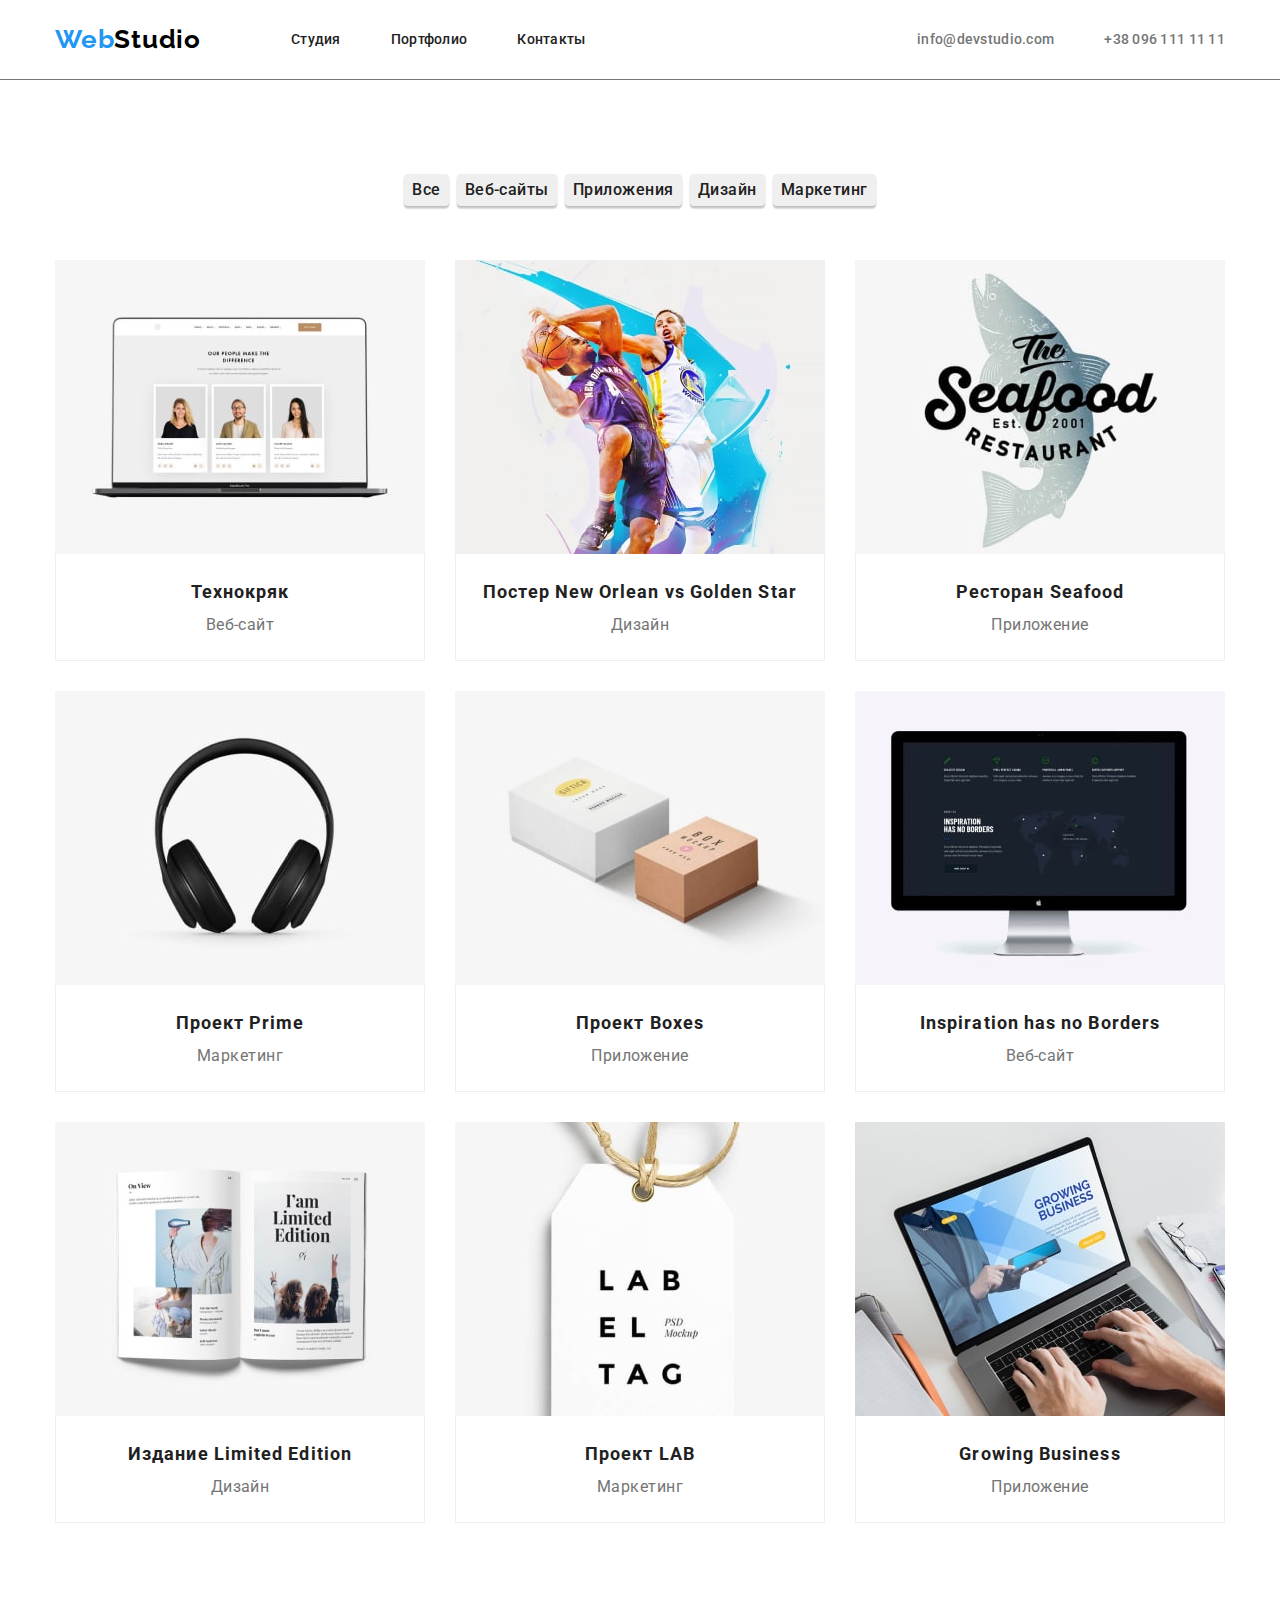
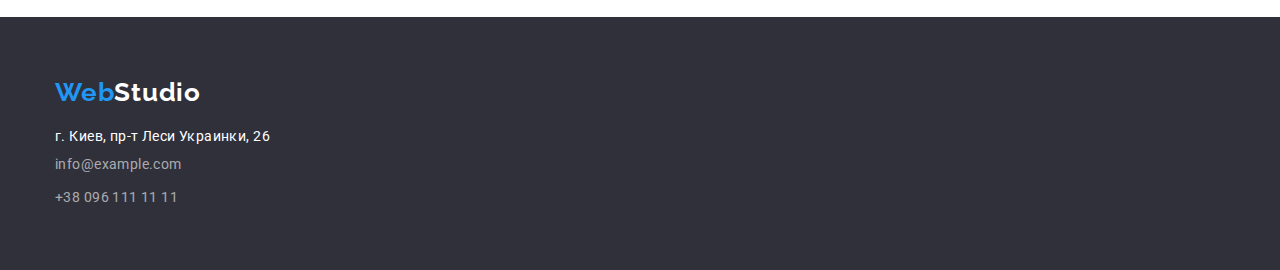
==== commit f2aa848c: "homework3 final" ====
--- a/Портфолио.html
+++ b/Портфолио.html
@@ -60,7 +60,7 @@
     </header>
     <main>
       <section class="portfolio main-section">
-        <div class="section">
+        <div class="container">
           <h1 class="visually-hidden">Скрытый заголовок</h1>
           <ul class="portfolio-filter list">
             <li class="portfolio-filter-item">
--- a/css/style.css
+++ b/css/style.css
@@ -81,6 +81,7 @@
 .header {
   padding-top: 24px;
   padding-bottom: 24px;
+  border-bottom: 1px solid;
 }
 .header-link-logo {
   font-family: Raleway;
@@ -387,8 +388,7 @@
 .portfolio-heading {
   background: #ffffff;
   border: 1px solid #eeeeee;
-  box-sizing: border-box;
-  width: 370px;
+
   border-top: none;
 }
 .portfolio-heading {
@@ -402,13 +402,13 @@
 .portfolio-list {
   display: flex;
   flex-wrap: wrap;
-  margin-right: -30px;
-  margin-bottom: -30px;
+  margin-top: -30px;
+  margin-left: -30px;
 }
 .portfolio-list-item {
   flex-basis: calc(100% / 3 - 30px);
-  margin-right: 30px;
-  margin-bottom: 30px;
+  margin-top: 30px;
+  margin-left: 30px;
 }
 .portfolio-list-item:nth-child(n + 7) {
   margin-bottom: 0;
